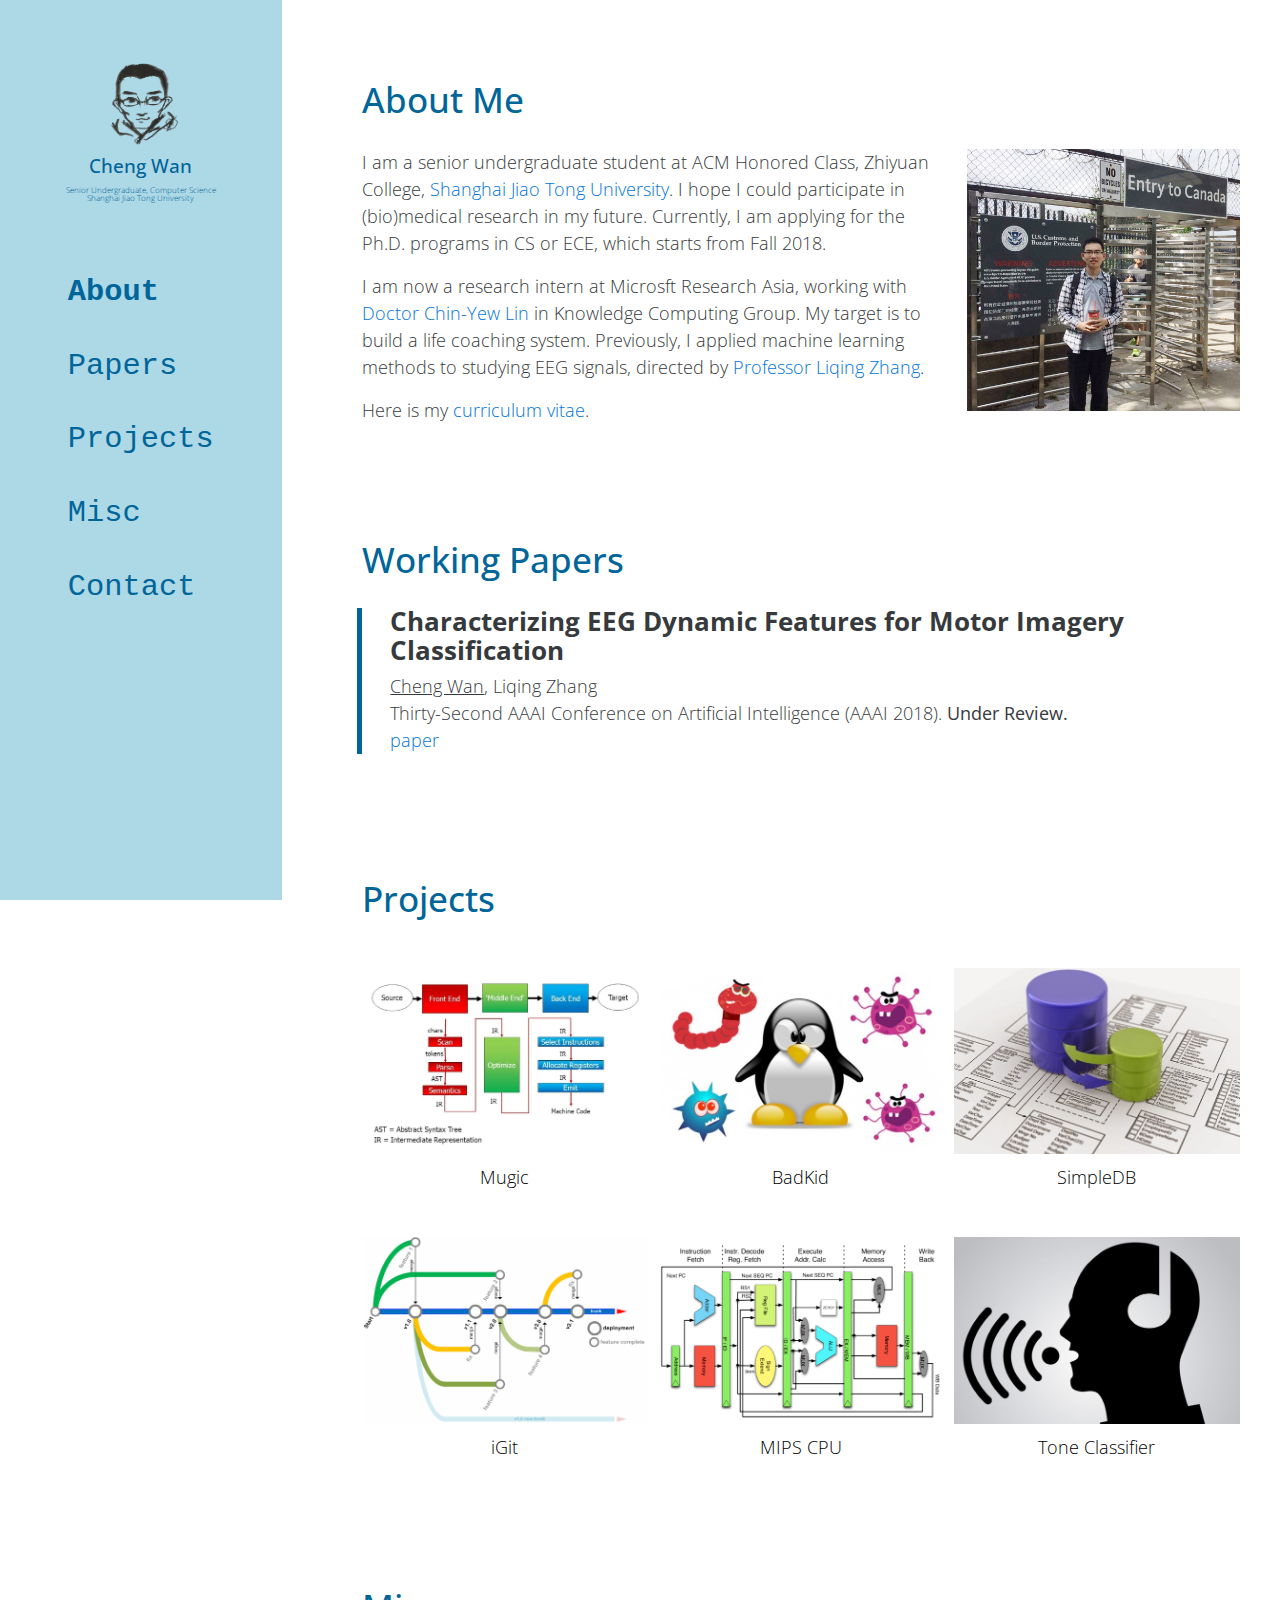
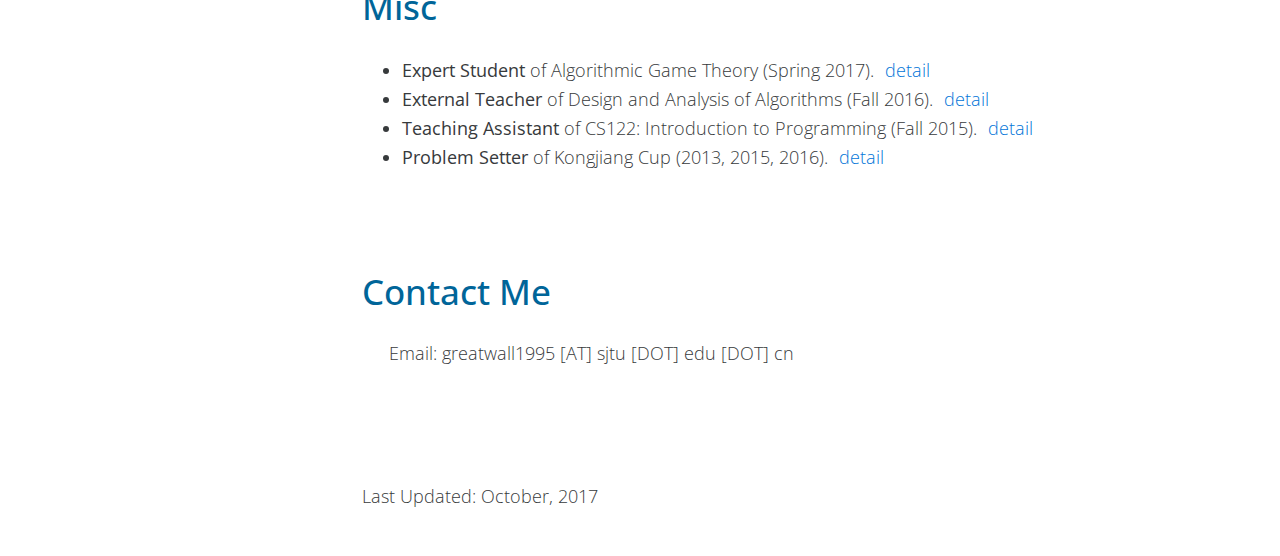
==== index.html @ 745f639f "cv" ====
<!DOCTYPE html>
<html>
<head>

    <meta charset="utf-8">
    <meta http-equiv="X-UA-Compatible" content="IE=edge">
    <meta name="viewport" content="width=device-width, initial-scale=1">

    <title>Cheng Wan</title>
    <link rel="stylesheet" href="https://fonts.googleapis.com/css?family=Open+Sans:300,400">
    <link rel="stylesheet" href="css/bootstrap.min.css">
    <link rel="stylesheet" href="css/magnific-popup.css">
    <link rel="stylesheet" href="css/templatemo-style.css"> 
	<!-- Global Site Tag (gtag.js) - Google Analytics -->
	<script async src="https://www.googletagmanager.com/gtag/js?id=UA-107506724-1"></script>
	<script>
		window.dataLayer = window.dataLayer || [];
		function gtag(){dataLayer.push(arguments)};
		gtag('js', new Date());
		gtag('config', 'UA-107506724-1');
		(function(i,s,o,g,r,a,m){i['GoogleAnalyticsObject']=r;i[r]=i[r]||function(){
		(i[r].q=i[r].q||[]).push(arguments)},i[r].l=1*new Date();a=s.createElement(o),
		m=s.getElementsByTagName(o)[0];a.async=1;a.src=g;m.parentNode.insertBefore(a,m)
		})(window,document,'script','https://www.google-analytics.com/analytics.js','ga');
		
		ga('create', 'UA-107506724-1', 'auto');
		ga('send', 'pageview');
	</script>
</head>
    <body>        
        <div class="container">
            <div class="row">
                <div class="tm-left-right-container">
                    <div class="tm-blue-bg tm-left-column">                        
                        <div class="tm-logo-div text-xs-center">
                            <a href="#">
							<img src="img/picture.png" alt="Logo" href="#about" class="tm-logo">
                            <h1 class="tm-host-name">Cheng Wan</h1>
							</a>
							<a href="http://en.sjtu.edu.cn/" target="_blank">
                            <p class="tm-school-name">Senior Undergraduate, Computer Science</p>
							<p class="tm-school-name">Shanghai Jiao Tong University</p>
							</a>
                        </div>
                        <nav class="tm-main-nav">
                            <ul class="tm-main-nav-ul">
                                <li class="tm-nav-item">
                                    <a href="#about" class="tm-nav-item-link">About</a>
                                </li>
                                <li class="tm-nav-item">
                                    <a href="#paper" class="tm-nav-item-link">Papers</a>
                                </li>
                                <li class="tm-nav-item">
                                    <a href="#projects" class="tm-nav-item-link">Projects</a>
                                </li>
                                <li class="tm-nav-item">
                                    <a href="#misc" class="tm-nav-item-link">Misc</a>
                                </li>
                                <li class="tm-nav-item">
                                    <a href="#contact" class="tm-nav-item-link">Contact</a>
                                </li>
                            </ul>
                        </nav>
                    </div>
					
                    <div class="tm-right-column">
                        <div class="tm-content-div">
                            <section id="about" class="tm-section">
								<header><h2 class="tm-blue-text tm-section-title tm-margin-b-30">About Me</h2></header>   
                                <div class="row">
                                    <div class="col-lg-4 col-md-6 col-sm-12 col-xs-12  push-lg-8 push-md-6 tm-about-img-container">
                                        <a href="img/photo.jpg" target="_blank"><img src="img/photo.jpg" alt="Image" class="img-fluid"></a>
                                    </div>
                                    <div class="col-lg-8 col-md-6 col-sm-12 col-xs-12 pull-lg-4 pull-md-6">
                                        <p>I am a senior undergraduate student at ACM Honored Class, Zhiyuan College, <a href="http://en.sjtu.edu.cn/" target="_blank">Shanghai Jiao Tong University</a>. I hope I could participate in (bio)medical research in my future. Currently, I am applying for the Ph.D. programs in CS or ECE, which starts from Fall 2018.</p>
                                        <p>I am now a research intern at Microsft Research Asia, working with <a href="https://www.microsoft.com/en-us/research/people/cyl/" target="_blank">Doctor Chin-Yew Lin</a> in Knowledge Computing Group. My target is to build a life coaching system. Previously, I applied machine learning methods to studying EEG signals, directed by <a href="http://bcmi.sjtu.edu.cn/~zhangliqing" target="_blank">Professor Liqing Zhang</a>.</p>
                                        <p>Here is my <a href="doc/CV_ChengWan.pdf" target="_blank">curriculum vitae</a>.</p>
                                    </div>
                                </div>                            
                            </section>
                            <section id="paper" class="tm-section">
                                <header><h2 class="tm-blue-text tm-section-title tm-margin-b-30">Working Papers</h2></header>
                                <div class="tm-content-container tm-paper">
									<blockquote>
											<h4 class="tm-paper-title">Characterizing EEG Dynamic Features for Motor Imagery Classification</h4>
											<p class="tm-paper-author"><u>Cheng Wan</u>, Liqing Zhang</p>
											<p class="tm-paper-conf">Thirty-Second AAAI Conference on Artificial Intelligence (AAAI 2018). <strong>Under Review.</strong></p>
											<a href="doc\paper\Characterizing-EEG-Features.pdf" target="_blank">paper</a>
									</blockquote>
                                </div>
                            </section>
                            <section id="projects" class="tm-section">
                                <header><h2 class="tm-blue-text tm-section-title tm-margin-b-30">Projects</h2></header>
                                <div class="tm-content-container tm-gallery-2">
                                    <div class="tm-img-container tm-img-container-2">
                                        <a href="ajax/project/mugic.html">
											<img src="img/mugic.jpg" alt="Image" class="img-fluid tm-img-tn">
											<p class="tm-img-desc">Mugic</p>
										</a>
                                    </div>
                                    <div class="tm-img-container tm-img-container-2">
                                        <a href="ajax/project/badkid.html">
											<img src="img/badkid.jpg" alt="Image" class="img-fluid tm-img-tn">
											<p class="tm-img-desc">BadKid</p>
										</a>
                                    </div>
                                    <div class="tm-img-container tm-img-container-2">
                                        <a href="ajax/project/database.html">
											<img src="img/database.jpg" alt="Image" class="img-fluid tm-img-tn">
											<p class="tm-img-desc">SimpleDB</p>
										</a>    
                                    </div>
                                    <div class="tm-img-container tm-img-container-2">
                                        <a href="ajax/project/igit.html">
											<img src="img/igit.gif" alt="Image" class="img-fluid tm-img-tn">
											<p class="tm-img-desc">iGit</p>
										</a>    
                                    </div>
                                    <div class="tm-img-container tm-img-container-2">
                                        <a href="ajax/project/cpu.html">
											<img src="img/cpu.png" alt="Image" class="img-fluid tm-img-tn">
											<p class="tm-img-desc">MIPS CPU</p>
										</a>    
                                    </div>
									<div class="tm-img-container tm-img-container-2">
                                        <a href="ajax/project/tone.html">
											<img src="img/tone.jpg" alt="Image" class="img-fluid tm-img-tn">
											<p class="tm-img-desc">Tone Classifier</p>
										</a>    
                                    </div>
                                </div>
                            </section>
                            <section id="misc" class="tm-section">
                                <header><h2 class="tm-blue-text tm-section-title tm-margin-b-30">Misc</h2></header>
										<ul>
										<li value="1">
											<b>Expert Student</b> of Algorithmic Game Theory (Spring 2017).
											<button class="tm-like-href tm-misc-btn1">detail</button>
											<button class="tm-like-href tm-misc-btn2">fold</button>
											<div class="tm-misc-content">
												<p>I took Algorithmic Game Theory in spring 2017 which was given by <a href=http://www.cs.sjtu.edu.cn/en/PeopleDetail.aspx?id=175 target="_blank">Prof. Xiaotie Deng</a>. I took the role of the expert student in Nash Equilibrium section. My job was to propose a problem for the midterm exam. I designed the question carefully to cover all knowledge in Nash Equilibrium section. Here are the <a href="doc/quiz.pdf" target="_blank">problem</a> and <a href="doc/sol.pdf" target="_blank">solution</a>.<p></p>I further studied an open problem given by the teacher. During the study, I proved that for any two natural numbers m and n, there exists a bimatrix has m pure strategy Nash equilibrium and n mixed strategy Nash equilibrium. Here is the <a href="doc/NE.pdf" target="_blank">proof</a>.</p>
											</div>
										</li>
										<li value="2">
											<b>External Teacher</b> of Design and Analysis of Algorithms (Fall 2016).
											<button class="tm-like-href tm-misc-btn1">detail</button>
											<button class="tm-like-href tm-misc-btn2">fold</button>
											<div class="tm-misc-content">
												<p>I was invited to teach algorithms for senior high school students in Shanghai Kongjiang High School. I taught a variety of basic algorithms including traversing method, divide and conquer, graph theory, dynamic programming, and number theory. I also introduced practical data structure such as stack, queue, merge-find set, heap, segment tree, hash table and trie. About one-third students in my class won first prize in National Olympiad in Informatics in the Provinces 2016. Here is the <a href="teaching\algorithm" target="_blank">course site</a>.</p>
											</div>
										</li>
										<li value="3">
											<b>Teaching Assistant</b> of CS122: Introduction to Programming (Fall 2015).
											<button class="tm-like-href tm-misc-btn1">detail</button>
											<button class="tm-like-href tm-misc-btn2">fold</button>
											<div class="tm-misc-content">
												<p>I was selected as teaching assistant of CS122: Introduction to Programming. My job was to prepare the problems of tests and assignments. I also conducted a one-on-one meeting to help students with forming good programming style habits. Here is the <a href="https://acm.sjtu.edu.cn/wiki/Programming_2015" target="_blank">course site</a>. </p>
											</div>
										</li>
										<li value="4">
											<b>Problem Setter</b> of Kongjiang Cup (2013, 2015, 2016). 
											<button class="tm-like-href tm-misc-btn1">detail</button>
											<button class="tm-like-href tm-misc-btn2">fold</button>
											<div class="tm-misc-content">
												<p>Kongjiang Cup is a programming contest for high school students in Yangpu District, Shanghai. My job was to propose problems for junior high school students. I had to prepare four or five problems for each contest.</p>
											</div>
										</li>
										</ul>
									
                            </section>
                            <section id="contact" class="tm-section">
                                <header><h2 class="tm-blue-text tm-section-title tm-margin-b-30">Contact Me</h2></header>

                                <div class="row">
                                    
                                    <div class="col-lg-12 tm-contact-right">
                                        <p>
                                        Email: greatwall1995 [AT] sjtu [DOT] edu [DOT] cn    
                                        </p>
                                    </div>
                                </div>
                                
                            </section>
                            <footer>
                                <p>Last Updated: October, 2017</p>
                            </footer>
                        </div>  
                        
                    </div> <!-- Right column: content -->
                </div>
            </div> <!-- row -->
        </div> <!-- container -->
        
        <script src="js/jquery-1.11.3.min.js"></script> 
        <script src="js/jquery.magnific-popup.min.js"></script>
        <script src="js/jquery.singlePageNav.min.js"></script>
        <script>

            $(document).ready(function(){

                $('.tm-main-nav').singlePageNav({
                    'currentClass' : "active",
                    offset : 20
                });

                $('.tm-gallery-2').magnificPopup({
                  delegate: 'a',
                  type: 'ajax',
                  gallery: {enabled:true}
                });

                $('.tm-current-year').text(new Date().getFullYear());  

				$('.tm-misc-btn2').css('display', 'none');
				$('.tm-misc-content').toggle();
            });
			$('.tm-misc-btn1').click(function() {
				$(this).siblings('.tm-misc-content').slideDown('slow');
				$(this).css('display', 'none');
				$(this).siblings('.tm-misc-btn2').css('display', 'inline-block');
				ga('send', 'event', {
					eventCategory: 'misc',
					eventAction: 'open',
					eventLabel: '' + $(this).closest("li").attr('value')
				});
			});
			$('.tm-misc-btn2').click(function() {
				$(this).siblings('.tm-misc-content').slideUp('slow');
				$(this).css('display', 'none');
				$(this).siblings('.tm-misc-btn1').css('display', 'inline-block');
				ga('send', 'event', {
					eventCategory: 'misc',
					eventAction: 'close',
					eventLabel: '' + $(this).closest("li").attr('value')
				});
			});
			$('a').click(function() {
				ga('send', 'event', {
					eventCategory: 'link',
					eventAction: 'click',
					eventLabel: $(this).attr('href')
				});
			});
        </script>
</body>
</html>
---- css/templatemo-style.css ----
body {
	font-family: 'Open Sans', Helvetica, Arial, sans-serif;
	font-size: 18px;
	font-weight: 300;
	overflow-x: hidden;
}

a, button { transition: all 0.3s ease; }
a:hover,
a:focus {
	text-decoration: none;
	outline: none;
}

.row { display: block; }
.tm-left-right-container { width: 100%; }

.tm-blue-bg {
	background-color: lightblue;
	color: white;
}
.tm-img-desc {
	color: black;
	text-align: center;
	margin-top: 10px;
}

.tm-blue-text {	color: #006599; }
.tm-blue-bg a {	color: #006599; }
.tm-teaching-container {
	margin-top: 0.8rem;
}
.tm-teaching-item { margin-top: 1.5rem; }

.tm-host-name {
	font-size: 1.2rem;
	margin-top: 10px;
	margin-bottom: 12px;
}

.tm-school-name {
	font-size: 0.5rem;
	margin-top: -4px;
	margin-bottom: 0px;
}

.tm-logo-div { 
	padding-top: 40px; 
	padding-bottom: 40px;
}

.tm-like-href, .tm-like-href:focus, .tm-like-href:active {
	color: #0275d8;
	background-color: transparent;
	text-decoration: none;
	border:none; 
	cursor: pointer;
	outline:none;
}

.tm-main-nav { display: none; }

.tm-main-nav-ul {
	display: inline-block;
	padding-left: 0;
}
.tm-misc-content {
	width: 70%;
	font-family: Garamond;
}

.tm-section { margin-bottom: 60px; }
.tm-welcome-title {	font-size: 2.4rem; }
.tm-section-title {	font-size: 2.2rem; }
.tm-content-div { padding: 40px; }
.tm-margin-b-45 { margin-bottom: 45px; }
.tm-margin-b-30 { margin-bottom: 30px; }
p { line-height: 1.5; }


.tm-nav-item-link {
	font-family: Courier New;
}

.tm-nav-item:hover a,
.tm-nav-item:active a,
.tm-nav-item:focus a,
.tm-nav-item-link.active {
	font-weight: bold;
	font-family: Courier New;
}
.tm-paper-author{ margin-bottom: 0px; }
.tm-paper-conf { margin-bottom: 0px; }

blockquote {
    border-left:.3em solid #006599;
    padding: 0 1.6em;
    margin-left:0;
    margin-bottom:1.6rem;
}

.tm-about-img-container { margin-top: 50px; }

.tm-content-container {
	overflow: auto;
	margin-left: -5px;
	margin-right: -5px;
}

.tm-img-container {
	float: left;
	margin-top: 20px;
}
.tm-paper-title {
	font-size: 1.6rem;
	font-weight: bold;
}

.tm-img-container-2 { 
	margin-bottom: 10px;
	width: 50%; 
}

.tm-logo {
	width: 25%;
}

.tm-img-tn {
	padding-left: 5px;
	padding-right: 5px;
}

.tm-img-tn {
	display: block;
	margin: 0 auto;
}

.tm-contact-right { margin-top: 40px; }

.form-control {
	border-color: #0a6697;
	border-radius: 0;
	color: #4286ab;
	font-family: 'Open Sans', Helvetica, Arial, sans-serif;
	font-size: 1.3rem;
}

input::-webkit-input-placeholder,
textarea::-webkit-input-placeholder {
	color: #4286ab !important;
}
 
input:-moz-placeholder,
textarea:-moz-placeholder { /* Firefox 18- */
	color: #4286ab !important;  
}
 
input::-moz-placeholder,
textarea::-moz-placeholder {  /* Firefox 19+ */
	color: #4286ab !important;  
}
 
input:-ms-input-placeholder,
textarea:-ms-input-placeholder {  
	color: #4286ab !important;  
}

.tm-contact-right {	padding-left: 15px; }

/* Media Queries */
@media (min-width: 576px) {
	.container { width: 100%; }
	/* .tm-host-name { margin-top: 35px; } */
	.tm-welcome-title { font-size: 3rem; }
	.tm-img-container-1 { width: 20%; }
	.tm-img-container-2 { width: 33.3334%; }
	.tm-img-container-3 { width: 25%; }
}

@media (min-width: 768px) {
	.tm-about-img-container { margin-top: 0; }
	.tm-logo {
		width: 15%;
	}
}

@media (min-width: 1050px) {
	.tm-main-nav {
		display: flex;
		justify-content: center;
	}

	.tm-left-column { 
		position: fixed; 
		height: 100%;
	}
	.tm-logo {
		width: 35%;
	}

	.container { width: 100%; }
	.tm-left-column { width: 22%; }

	.tm-right-column {
		float: right;
		width: 78%;
	}

	.tm-nav-item {
		cursor: pointer;
		font-size: 1.5rem;
		list-style: none;
		padding: 12px 30px;
		transition: all 0.3s ease;
	}

	.tm-logo-div {
	    padding-top: 50px;
	    padding-bottom: 50px;
	}

	.tm-section { margin-bottom: 100px; }

	.tm-content-div { padding: 80px 40px 30px 80px;	}

	.tm-img-container-2 {
		margin-bottom: 10px;
		width: 50%;
	}
	
	.tm-contact-right { margin-top: 0; }
}

@media (min-width: 1200px) {		
	.container { width: 100%; }	
	.tm-button-wide { padding: 18px 68px; }
	.tm-img-container-2 { width: 33.3333%; }
	.tm-contact-right { padding-left: 42px; }
}

@media (min-width: 1500px) {
	.container { width: 100%; }
	/* p { margin-bottom: 30px; } */

	.tm-content-container {
		overflow: auto;
		margin-left: -10px;
		margin-right: -10px;
	}

	.tm-img-tn {
		padding-left: 10px;
		padding-right: 10px;
	}
}

@media (min-width: 1800px) {
	.container,
	.tm-left-right-container {
	    width: 100%;
	}

	/* p { margin-bottom: 36px; } */

	.tm-content-container {
		overflow: auto;
		margin-left: -10px;
		margin-right: -10px;
	}

	.tm-img-container-1 { width: 20%; }

	.tm-img-tn {
		padding-left: 10px;
		padding-right: 10px;
	}
}

@media (max-height: 860px) {
	.tm-logo-div {
	    padding-top: 45px;
	    padding-bottom: 20px;
	}

	.tm-nav-item { font-size: 1.4rem; }

	.tm-host-name {
		margin-top: 10px;
	}
}

@media (min-height: 859px) {
	.tm-nav-item { font-size: 1.9rem; }
}
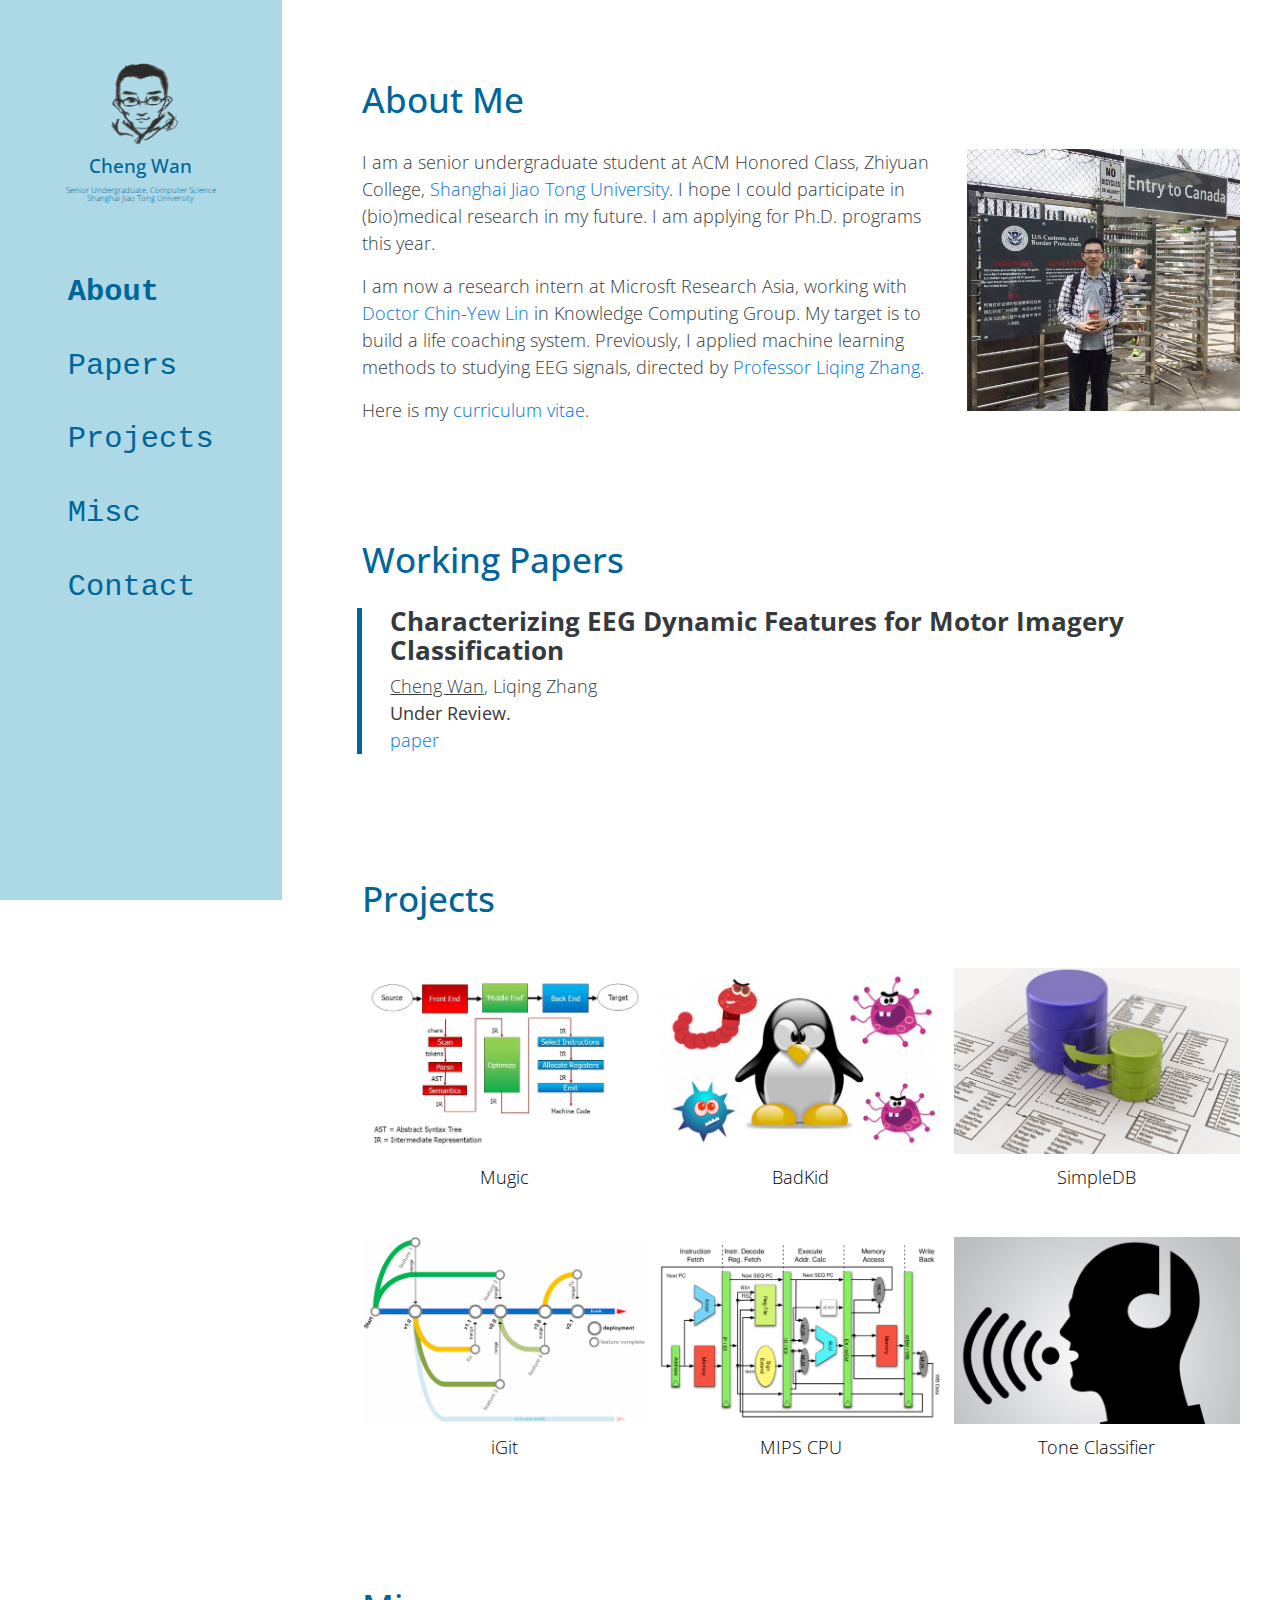
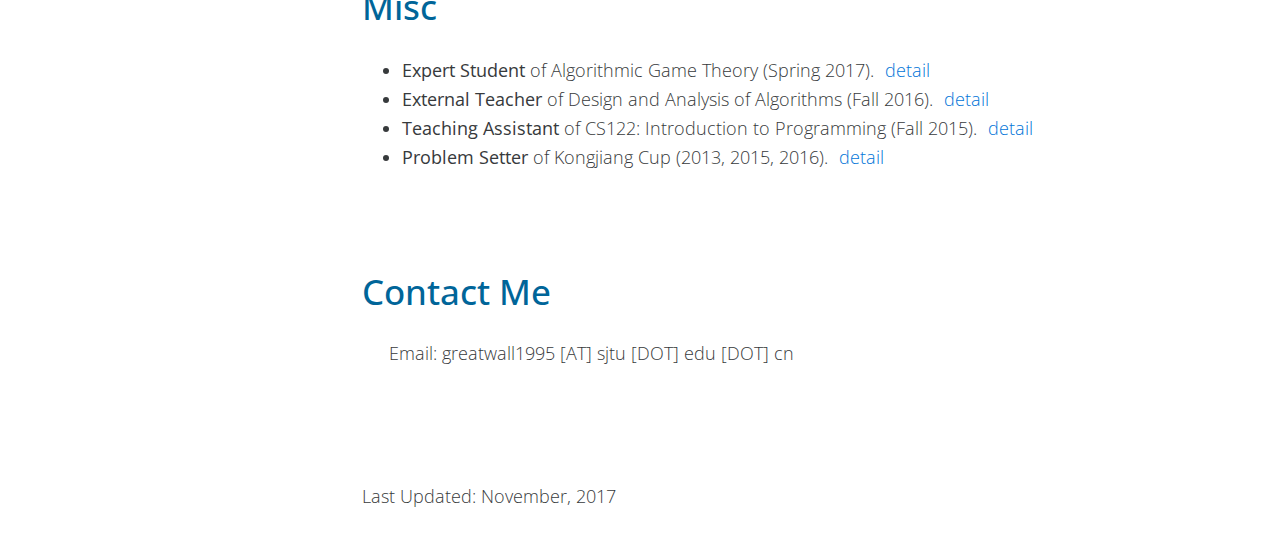
==== commit c7bdfc8f: "update" ====
--- a/index.html
+++ b/index.html
@@ -72,7 +72,7 @@
                                         <a href="img/photo.jpg" target="_blank"><img src="img/photo.jpg" alt="Image" class="img-fluid"></a>
                                     </div>
                                     <div class="col-lg-8 col-md-6 col-sm-12 col-xs-12 pull-lg-4 pull-md-6">
-                                        <p>I am a senior undergraduate student at ACM Honored Class, Zhiyuan College, <a href="http://en.sjtu.edu.cn/" target="_blank">Shanghai Jiao Tong University</a>. I hope I could participate in (bio)medical research in my future. Currently, I am applying for the Ph.D. programs in CS or ECE, which starts from Fall 2018.</p>
+                                        <p>I am a senior undergraduate student at ACM Honored Class, Zhiyuan College, <a href="http://en.sjtu.edu.cn/" target="_blank">Shanghai Jiao Tong University</a>. I hope I could participate in (bio)medical research in my future. I am applying for Ph.D. programs this year.</p>
                                         <p>I am now a research intern at Microsft Research Asia, working with <a href="https://www.microsoft.com/en-us/research/people/cyl/" target="_blank">Doctor Chin-Yew Lin</a> in Knowledge Computing Group. My target is to build a life coaching system. Previously, I applied machine learning methods to studying EEG signals, directed by <a href="http://bcmi.sjtu.edu.cn/~zhangliqing" target="_blank">Professor Liqing Zhang</a>.</p>
                                         <p>Here is my <a href="doc/CV_ChengWan.pdf" target="_blank">curriculum vitae</a>.</p>
                                     </div>
@@ -84,7 +84,7 @@
 									<blockquote>
 											<h4 class="tm-paper-title">Characterizing EEG Dynamic Features for Motor Imagery Classification</h4>
 											<p class="tm-paper-author"><u>Cheng Wan</u>, Liqing Zhang</p>
-											<p class="tm-paper-conf">Thirty-Second AAAI Conference on Artificial Intelligence (AAAI 2018). <strong>Under Review.</strong></p>
+											<p class="tm-paper-conf"><strong>Under Review.</strong></p>
 											<a href="doc\paper\Characterizing-EEG-Features.pdf" target="_blank">paper</a>
 									</blockquote>
                                 </div>
@@ -182,7 +182,7 @@
                                 
                             </section>
                             <footer>
-                                <p>Last Updated: October, 2017</p>
+                                <p>Last Updated: November, 2017</p>
                             </footer>
                         </div>  
                         
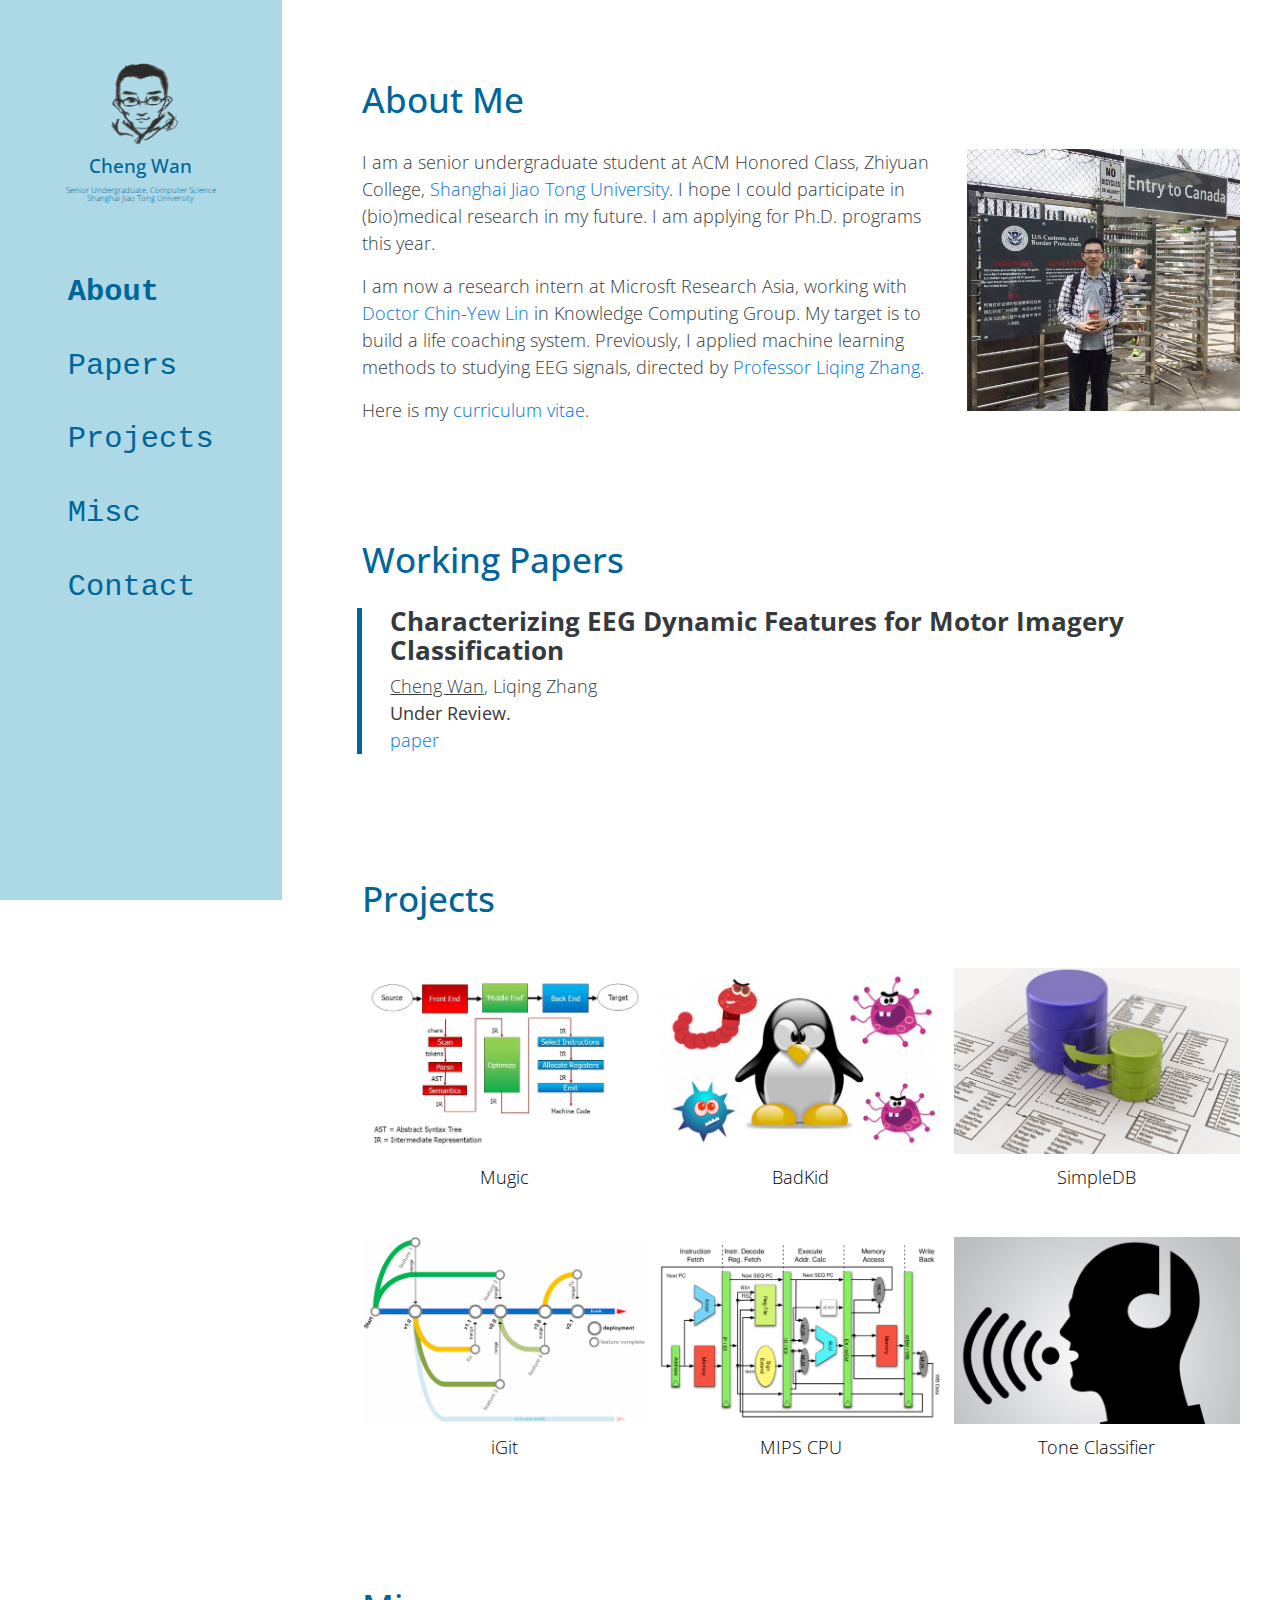
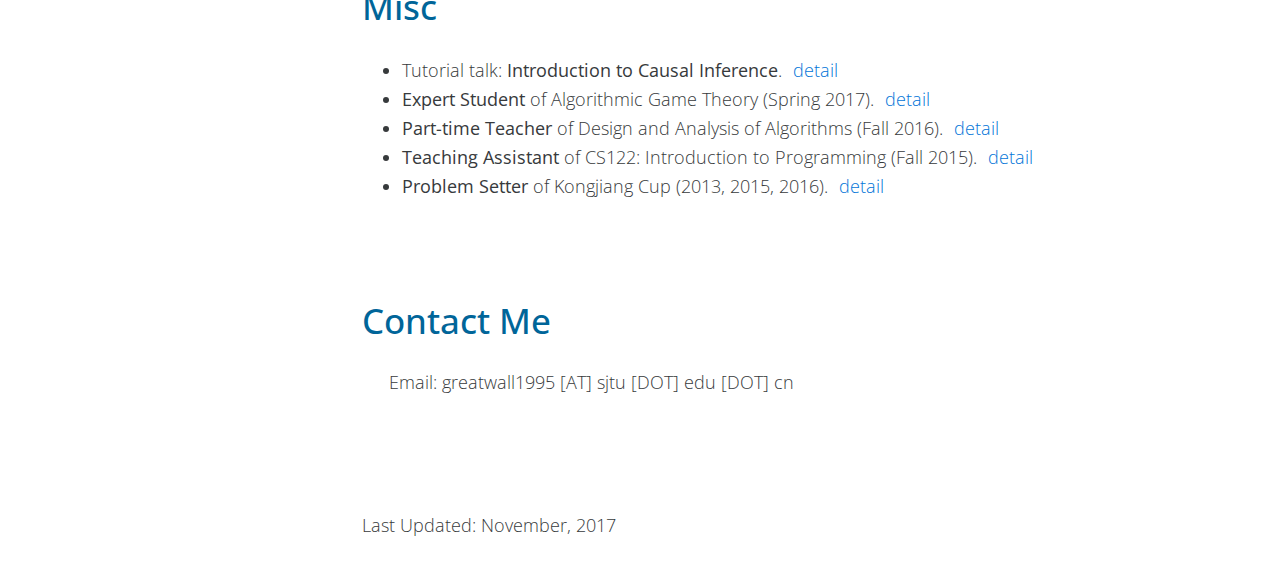
==== commit ea85006e: "update: causal inference" ====
--- a/index.html
+++ b/index.html
@@ -133,6 +133,14 @@
                             <section id="misc" class="tm-section">
                                 <header><h2 class="tm-blue-text tm-section-title tm-margin-b-30">Misc</h2></header>
 										<ul>
+										<li value="0">
+											Tutorial talk: <b>Introduction to Causal Inference</b>.
+											<button class="tm-like-href tm-misc-btn1">detail</button>
+											<button class="tm-like-href tm-misc-btn2">fold</button>
+											<div class="tm-misc-content">
+												<p>I gave a tutorial talk on KC Seminar 2017. Here is the <a href="doc/Causal-Inference.pdf" target="_blank">slide</a>.</p>
+											</div>
+										</li>
 										<li value="1">
 											<b>Expert Student</b> of Algorithmic Game Theory (Spring 2017).
 											<button class="tm-like-href tm-misc-btn1">detail</button>
@@ -142,7 +150,7 @@
 											</div>
 										</li>
 										<li value="2">
-											<b>External Teacher</b> of Design and Analysis of Algorithms (Fall 2016).
+											<b>Part-time Teacher</b> of Design and Analysis of Algorithms (Fall 2016).
 											<button class="tm-like-href tm-misc-btn1">detail</button>
 											<button class="tm-like-href tm-misc-btn2">fold</button>
 											<div class="tm-misc-content">
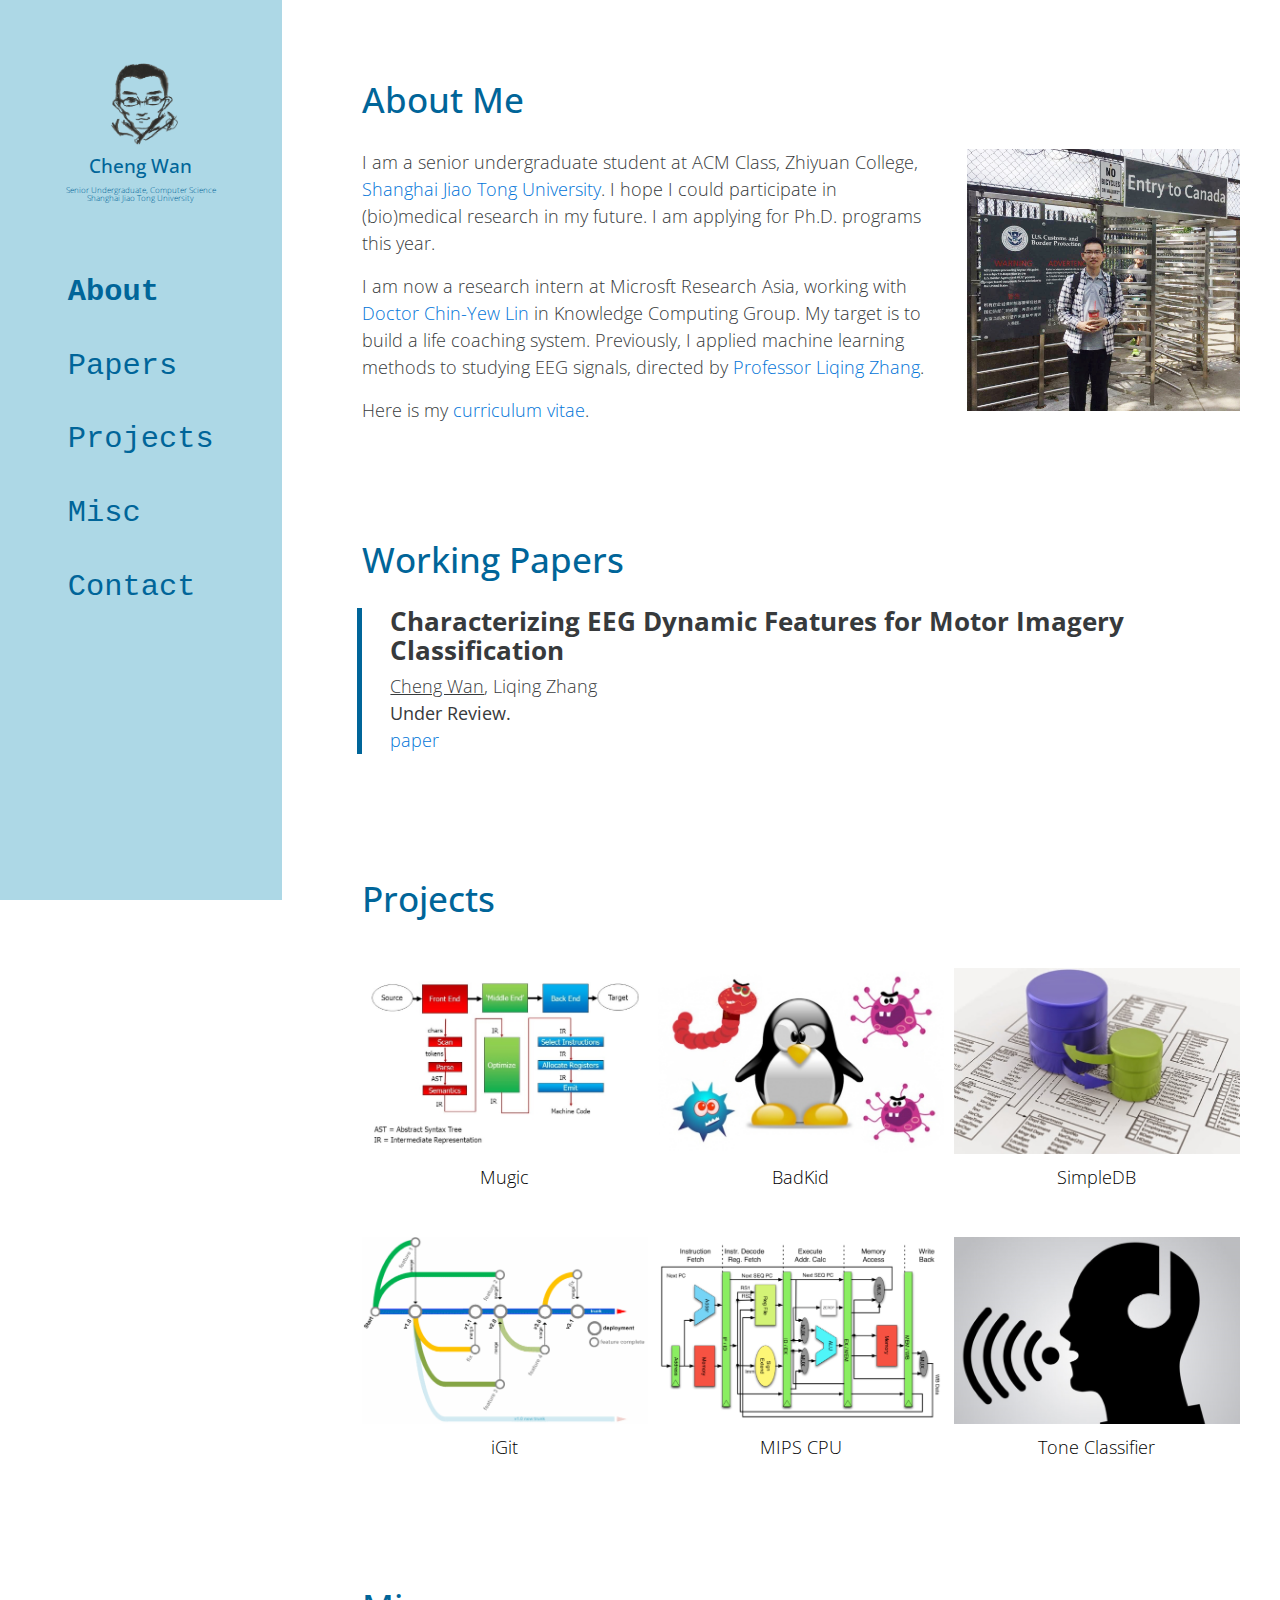
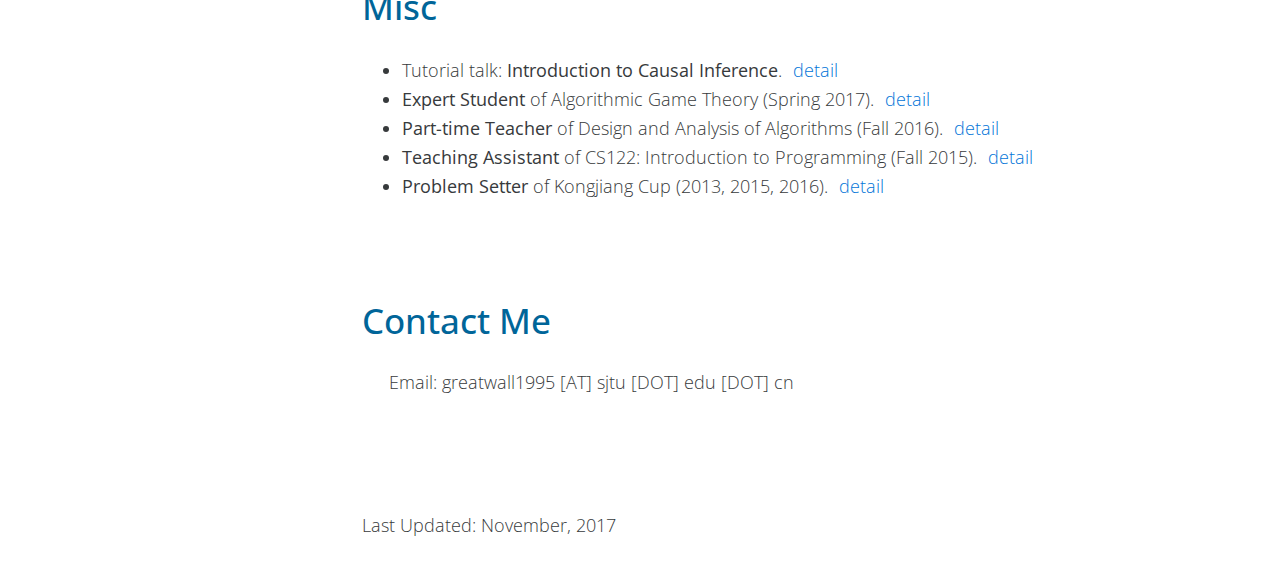
==== commit 2254f4f0: "ACM Class" ====
--- a/index.html
+++ b/index.html
@@ -72,7 +72,7 @@
                                         <a href="img/photo.jpg" target="_blank"><img src="img/photo.jpg" alt="Image" class="img-fluid"></a>
                                     </div>
                                     <div class="col-lg-8 col-md-6 col-sm-12 col-xs-12 pull-lg-4 pull-md-6">
-                                        <p>I am a senior undergraduate student at ACM Honored Class, Zhiyuan College, <a href="http://en.sjtu.edu.cn/" target="_blank">Shanghai Jiao Tong University</a>. I hope I could participate in (bio)medical research in my future. I am applying for Ph.D. programs this year.</p>
+                                        <p>I am a senior undergraduate student at ACM Class, Zhiyuan College, <a href="http://en.sjtu.edu.cn/" target="_blank">Shanghai Jiao Tong University</a>. I hope I could participate in (bio)medical research in my future. I am applying for Ph.D. programs this year.</p>
                                         <p>I am now a research intern at Microsft Research Asia, working with <a href="https://www.microsoft.com/en-us/research/people/cyl/" target="_blank">Doctor Chin-Yew Lin</a> in Knowledge Computing Group. My target is to build a life coaching system. Previously, I applied machine learning methods to studying EEG signals, directed by <a href="http://bcmi.sjtu.edu.cn/~zhangliqing" target="_blank">Professor Liqing Zhang</a>.</p>
                                         <p>Here is my <a href="doc/CV_ChengWan.pdf" target="_blank">curriculum vitae</a>.</p>
                                     </div>
@@ -138,7 +138,7 @@
 											<button class="tm-like-href tm-misc-btn1">detail</button>
 											<button class="tm-like-href tm-misc-btn2">fold</button>
 											<div class="tm-misc-content">
-												<p>I gave a tutorial talk on KC Seminar 2017. Here is the <a href="doc/Causal-Inference.pdf" target="_blank">slide</a>.</p>
+												<p>I gave a tutorial talk in the KC Seminar 2017. Here is the <a href="doc/Causal-Inference.pdf" target="_blank">slide</a>.</p>
 											</div>
 										</li>
 										<li value="1">
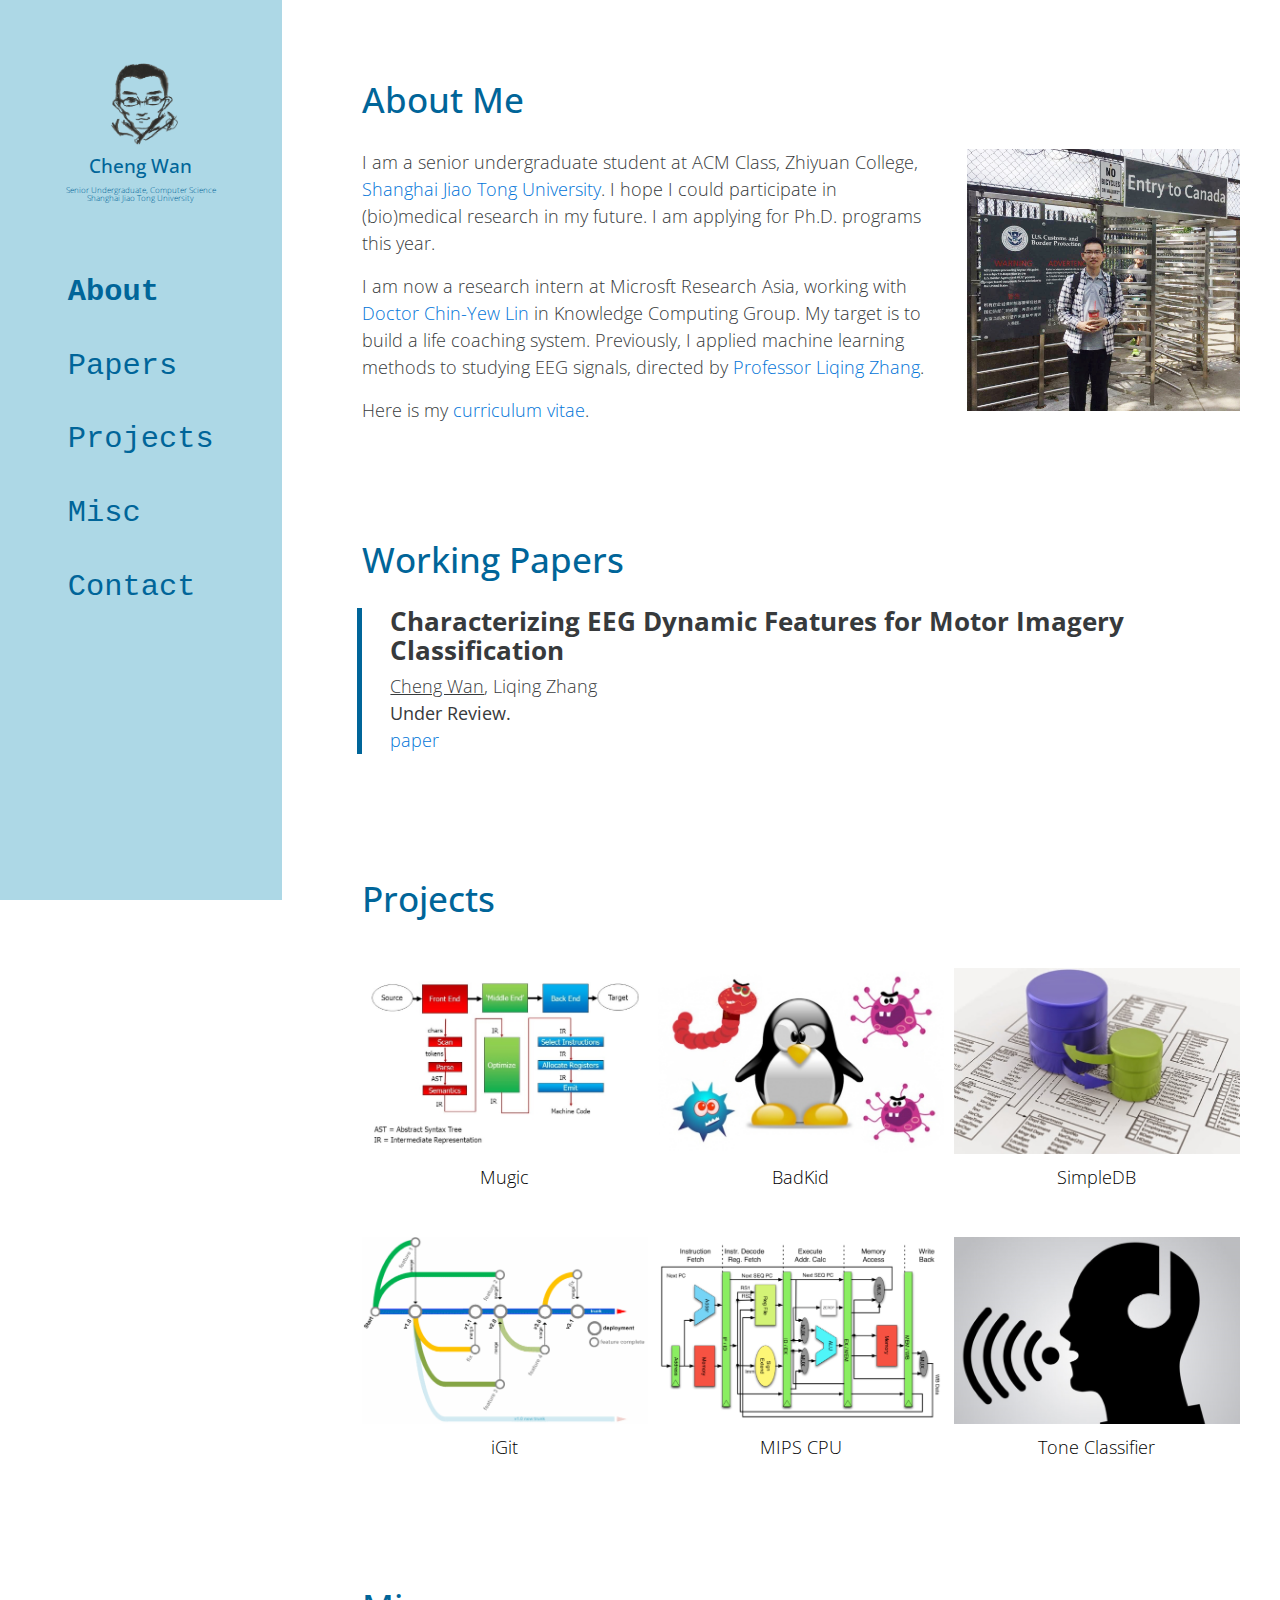
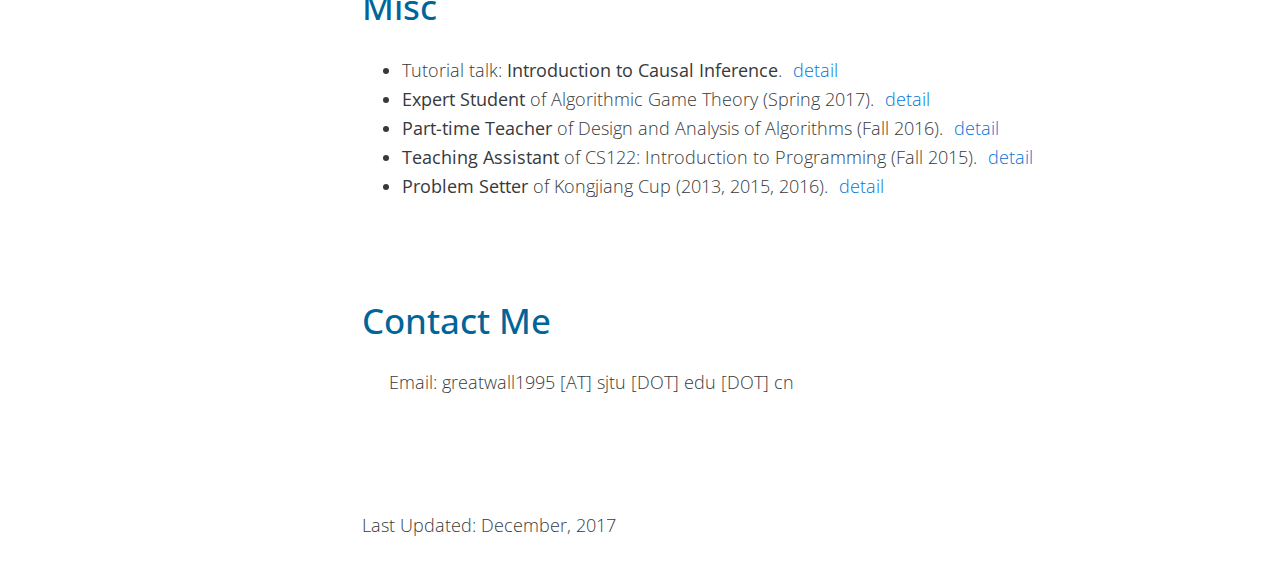
==== commit cafb5d32: "Date" ====
--- a/index.html
+++ b/index.html
@@ -190,7 +190,7 @@
                                 
                             </section>
                             <footer>
-                                <p>Last Updated: November, 2017</p>
+                                <p>Last Updated: December, 2017</p>
                             </footer>
                         </div>  
                         
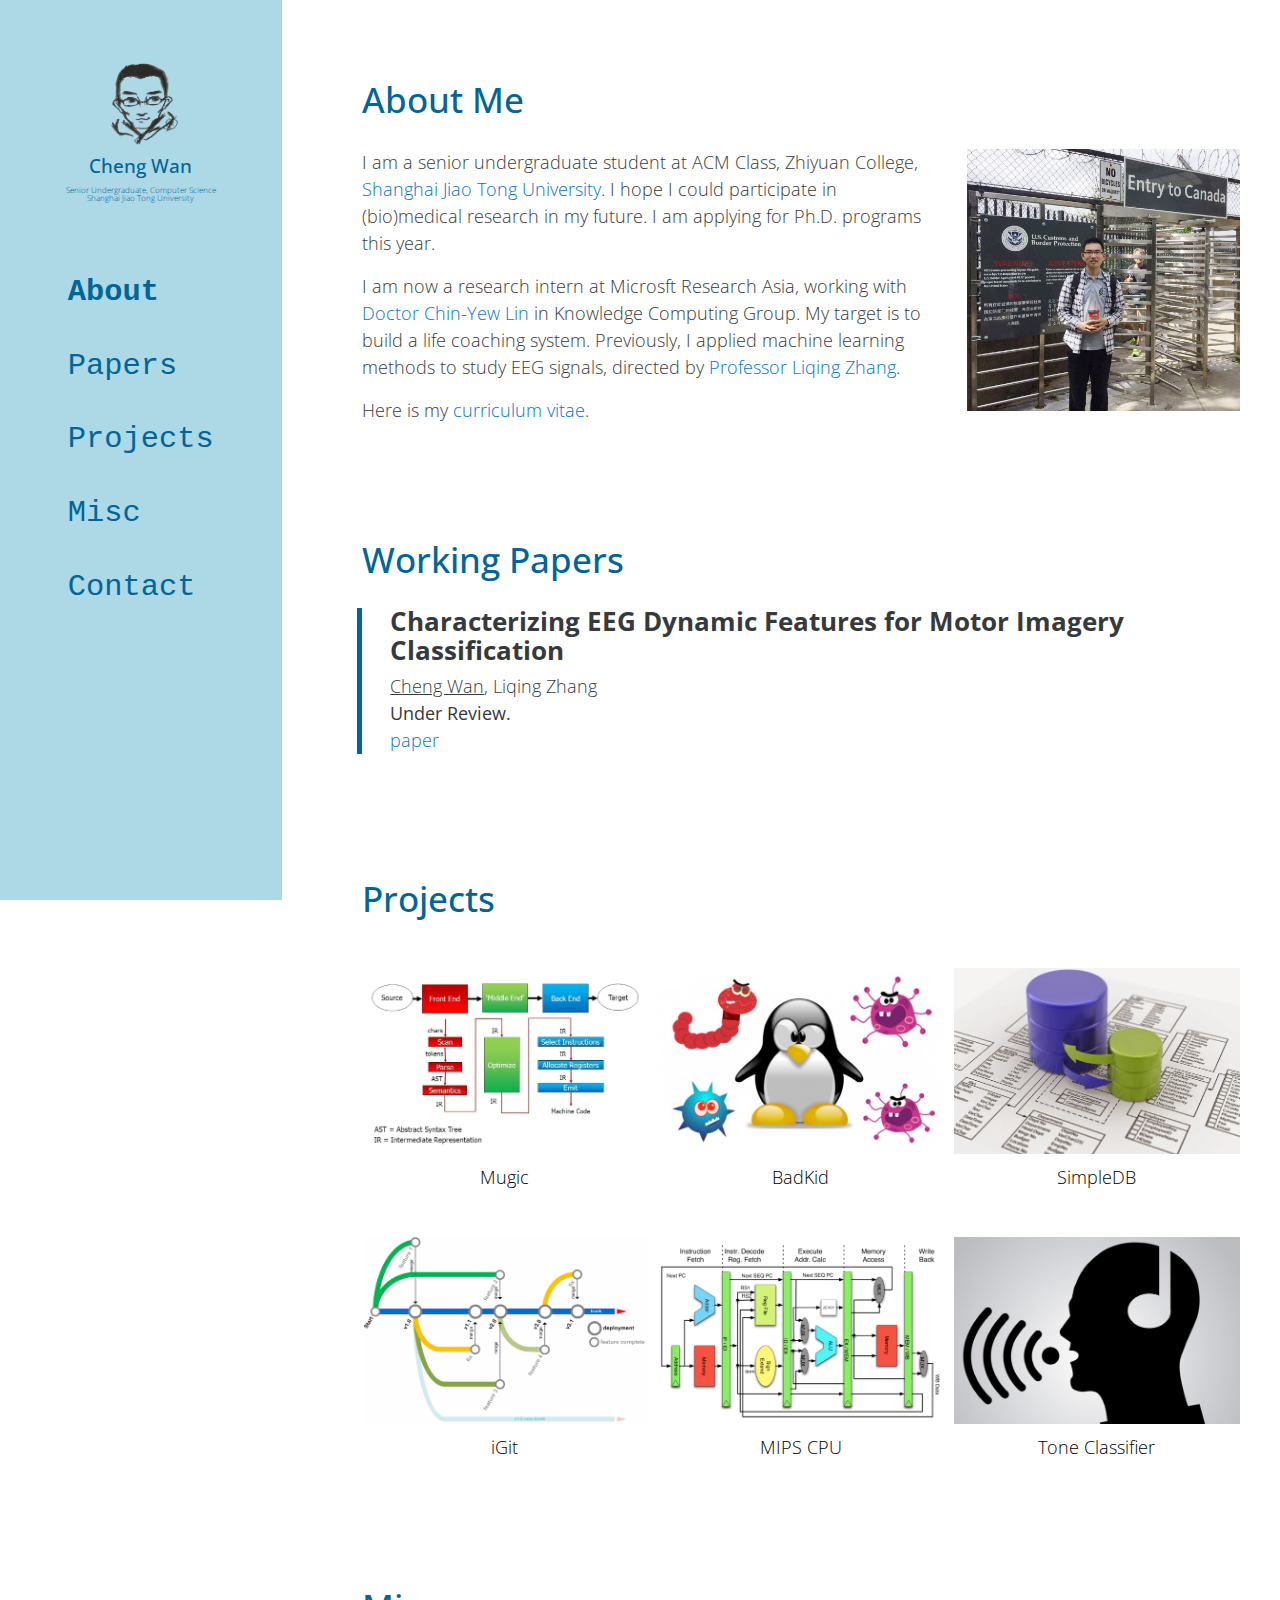
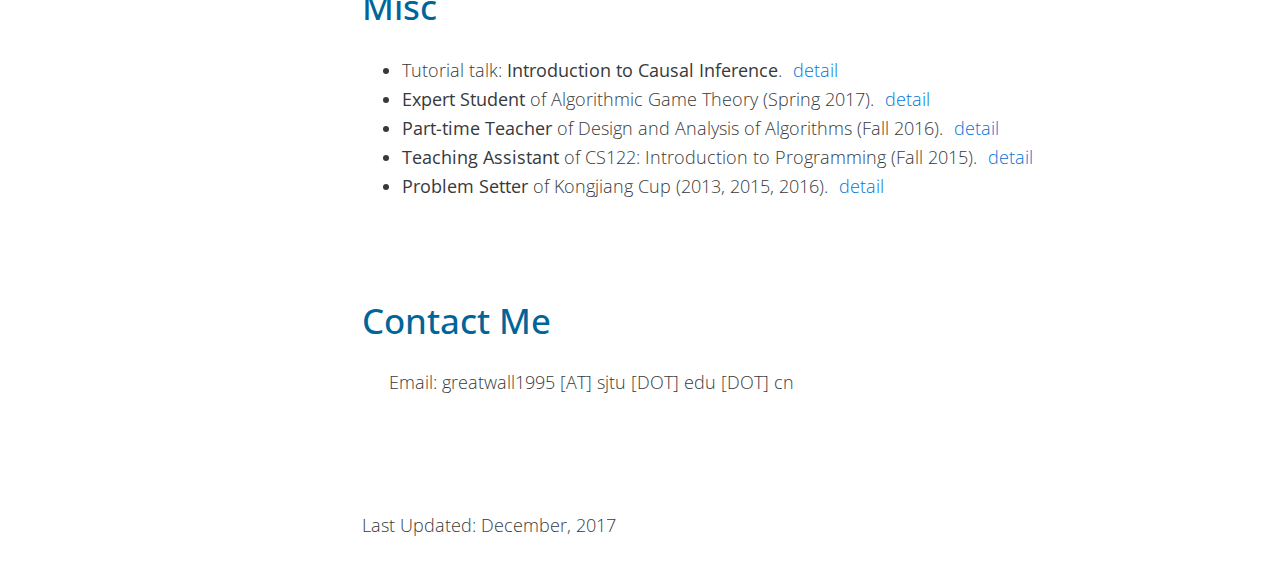
==== commit bf04a9af: "Fix typo" ====
--- a/index.html
+++ b/index.html
@@ -73,7 +73,7 @@
                                     </div>
                                     <div class="col-lg-8 col-md-6 col-sm-12 col-xs-12 pull-lg-4 pull-md-6">
                                         <p>I am a senior undergraduate student at ACM Class, Zhiyuan College, <a href="http://en.sjtu.edu.cn/" target="_blank">Shanghai Jiao Tong University</a>. I hope I could participate in (bio)medical research in my future. I am applying for Ph.D. programs this year.</p>
-                                        <p>I am now a research intern at Microsft Research Asia, working with <a href="https://www.microsoft.com/en-us/research/people/cyl/" target="_blank">Doctor Chin-Yew Lin</a> in Knowledge Computing Group. My target is to build a life coaching system. Previously, I applied machine learning methods to studying EEG signals, directed by <a href="http://bcmi.sjtu.edu.cn/~zhangliqing" target="_blank">Professor Liqing Zhang</a>.</p>
+                                        <p>I am now a research intern at Microsft Research Asia, working with <a href="https://www.microsoft.com/en-us/research/people/cyl/" target="_blank">Doctor Chin-Yew Lin</a> in Knowledge Computing Group. My target is to build a life coaching system. Previously, I applied machine learning methods to study EEG signals, directed by <a href="http://bcmi.sjtu.edu.cn/~zhangliqing" target="_blank">Professor Liqing Zhang</a>.</p>
                                         <p>Here is my <a href="doc/CV_ChengWan.pdf" target="_blank">curriculum vitae</a>.</p>
                                     </div>
                                 </div>                            
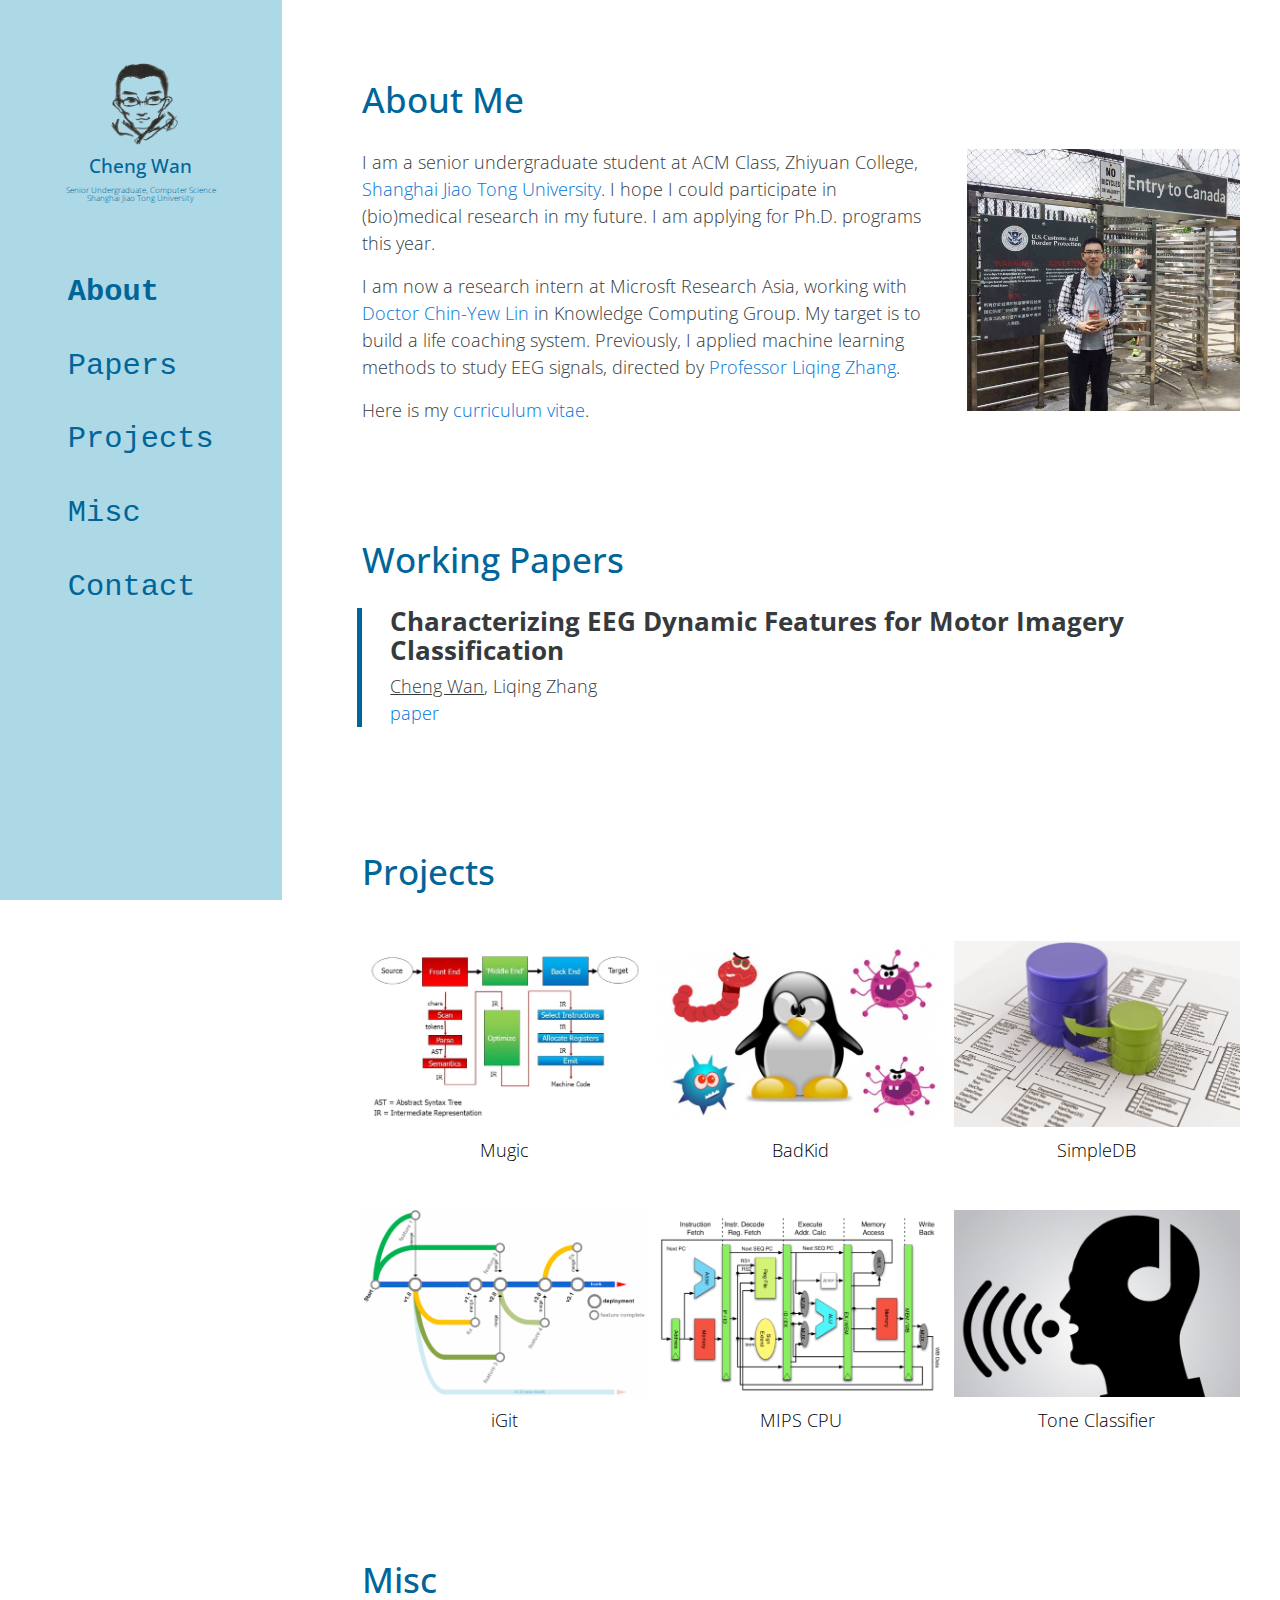
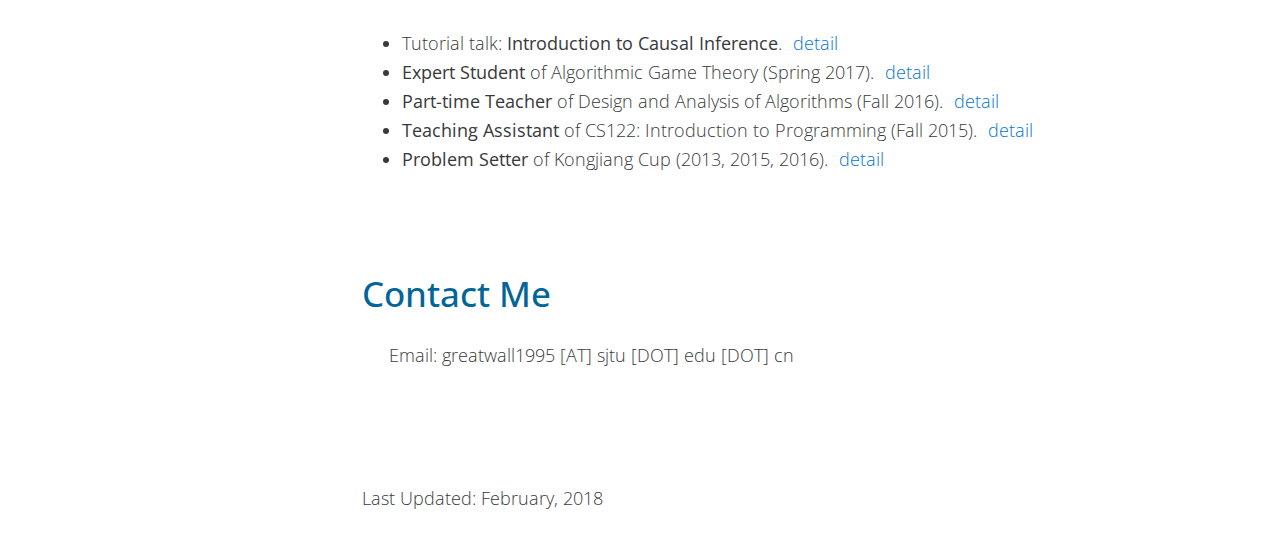
==== commit 8dbb27b9: "update CV" ====
--- a/index.html
+++ b/index.html
@@ -84,7 +84,6 @@
 									<blockquote>
 											<h4 class="tm-paper-title">Characterizing EEG Dynamic Features for Motor Imagery Classification</h4>
 											<p class="tm-paper-author"><u>Cheng Wan</u>, Liqing Zhang</p>
-											<p class="tm-paper-conf"><strong>Under Review.</strong></p>
 											<a href="doc\paper\Characterizing-EEG-Features.pdf" target="_blank">paper</a>
 									</blockquote>
                                 </div>
@@ -190,7 +189,7 @@
                                 
                             </section>
                             <footer>
-                                <p>Last Updated: December, 2017</p>
+                                <p>Last Updated: February, 2018</p>
                             </footer>
                         </div>  
                         
